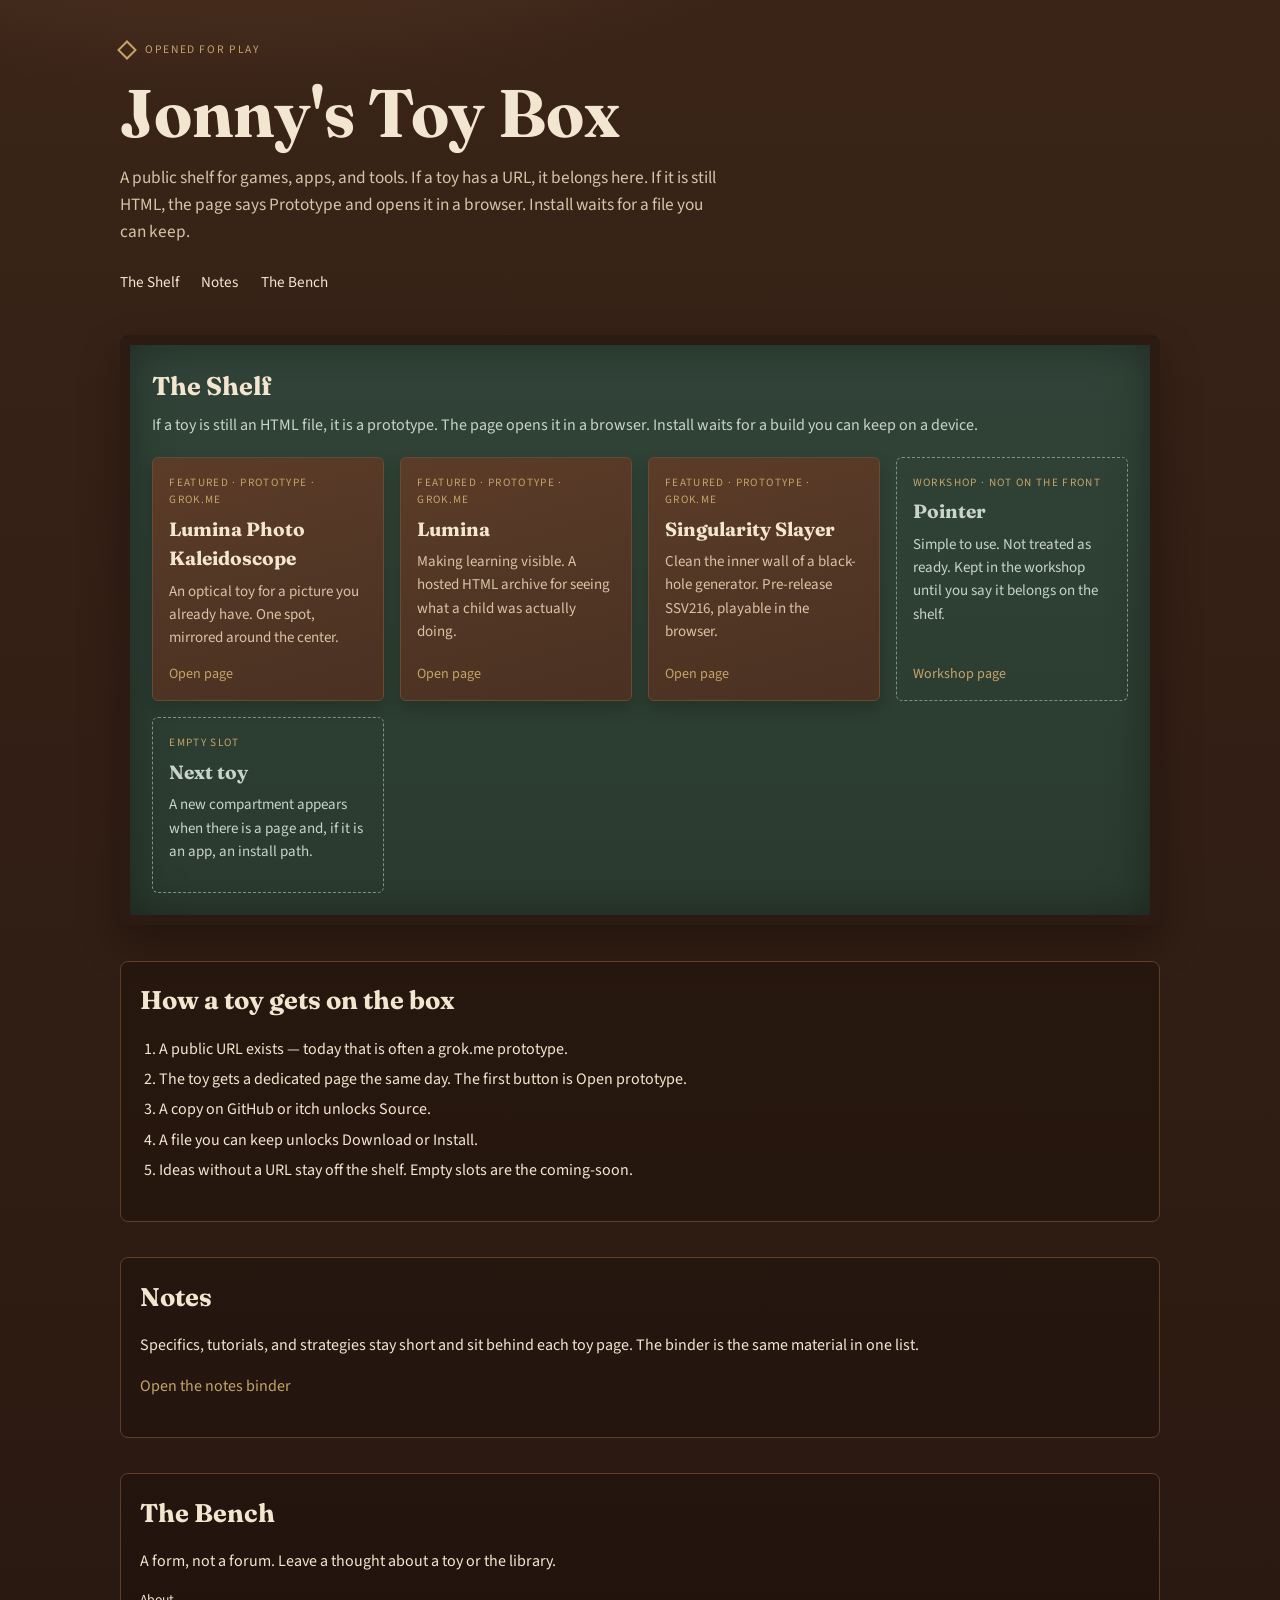
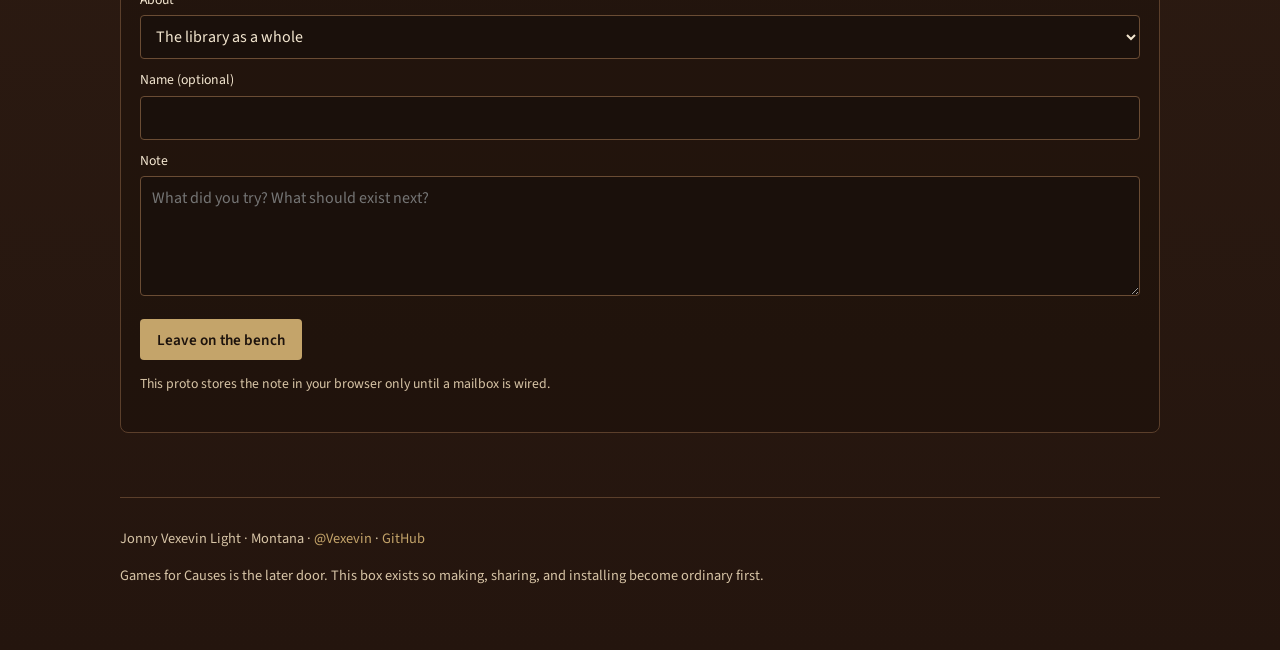
==== index.html @ de07f08b "Add home page" ====
<!DOCTYPE html>
<html lang="en">
<head>
  <meta charset="UTF-8" />
  <meta name="viewport" content="width=device-width, initial-scale=1" />
  <title>Jonny's Toy Box</title>
  <meta name="description" content="A shelf of games, tools, and experiments by Jonny Vexevin Light. Play first." />
  <link rel="preconnect" href="https://fonts.googleapis.com" />
  <link rel="preconnect" href="https://fonts.gstatic.com" crossorigin />
  <link href="https://fonts.googleapis.com/css2?family=Fraunces:opsz,wght@9..144,500;9..144,700&family=Source+Sans+3:wght@400;600&display=swap" rel="stylesheet" />
  <link rel="stylesheet" href="styles.css" />
</head>
<body>
  <header class="lid">
    <div class="mark"><span class="hinge" aria-hidden="true"></span> Opened for play</div>
    <h1>Jonny's Toy Box</h1>
    <p class="lede">A public shelf for games, apps, and tools. If a toy has a URL, it belongs here. If it is still HTML, the page says Prototype and opens it in a browser. Install waits for a file you can keep.</p>
    <nav>
      <a href="#shelf">The Shelf</a>
      <a href="notes.html">Notes</a>
      <a href="#bench">The Bench</a>
    </nav>
  </header>

  <main class="tray">
    <section class="felt" id="shelf">
      <h2 class="section-title">The Shelf</h2>
      <p class="section-note">If a toy is still an HTML file, it is a prototype. The page opens it in a browser. Install waits for a build you can keep on a device.</p>
      <div class="grid">
        <article class="toy">
          <div class="status">Featured · Prototype · grok.me</div>
          <h3>Lumina Photo Kaleidoscope</h3>
          <p>An optical toy for a picture you already have. One spot, mirrored around the center.</p>
          <div class="actions">
            <a href="toys/lumina-photo-kaleidoscope.html">Open page</a>
          </div>
        </article>
        <article class="toy">
          <div class="status">Featured · Prototype · grok.me</div>
          <h3>Lumina</h3>
          <p>Making learning visible. A hosted HTML archive for seeing what a child was actually doing.</p>
          <div class="actions">
            <a href="toys/lumina.html">Open page</a>
          </div>
        </article>
        <article class="toy">
          <div class="status">Featured · Prototype · grok.me</div>
          <h3>Singularity Slayer</h3>
          <p>Clean the inner wall of a black-hole generator. Pre-release SSV216, playable in the browser.</p>
          <div class="actions">
            <a href="toys/singularity-slayer.html">Open page</a>
          </div>
        </article>
        <article class="toy empty">
          <div class="status">Workshop · Not on the front</div>
          <h3>Pointer</h3>
          <p>Simple to use. Not treated as ready. Kept in the workshop until you say it belongs on the shelf.</p>
          <div class="actions">
            <a href="toys/pointer.html">Workshop page</a>
          </div>
        </article>
        <article class="toy empty">
          <div class="status">Empty slot</div>
          <h3>Next toy</h3>
          <p>A new compartment appears when there is a page and, if it is an app, an install path.</p>
        </article>
      </div>
    </section>

    <section class="panel" id="rules">
      <h2 class="section-title">How a toy gets on the box</h2>
      <ol class="steps">
        <li>A public URL exists — today that is often a grok.me prototype.</li>
        <li>The toy gets a dedicated page the same day. The first button is Open prototype.</li>
        <li>A copy on GitHub or itch unlocks Source.</li>
        <li>A file you can keep unlocks Download or Install.</li>
        <li>Ideas without a URL stay off the shelf. Empty slots are the coming-soon.</li>
      </ol>
    </section>

    <section class="panel" id="notes">
      <h2 class="section-title">Notes</h2>
      <p>Specifics, tutorials, and strategies stay short and sit behind each toy page. The binder is the same material in one list.</p>
      <p><a href="notes.html">Open the notes binder</a></p>
    </section>

    <section class="panel" id="bench">
      <h2 class="section-title">The Bench</h2>
      <p>A form, not a forum. Leave a thought about a toy or the library.</p>
      <form id="bench-form">
        <label for="about">About</label>
        <select id="about" name="about">
          <option>The library as a whole</option>
          <option>Lumina</option>
          <option>Lumina Photo Kaleidoscope</option>
          <option>Singularity Slayer</option>
          <option>A new toy idea</option>
        </select>
        <label for="name">Name (optional)</label>
        <input id="name" name="name" autocomplete="name" />
        <label for="note">Note</label>
        <textarea id="note" name="note" required placeholder="What did you try? What should exist next?"></textarea>
        <button type="submit">Leave on the bench</button>
        <p class="hint" id="bench-status">This proto stores the note in your browser only until a mailbox is wired.</p>
      </form>
    </section>
  </main>

  <footer>
    <div class="quiet">
      <p>Jonny Vexevin Light · Montana · <a href="https://x.com/Vexevin">@Vexevin</a> · <a href="https://github.com/Vexevin/jonnys-toy-box">GitHub</a></p>
      <p>Games for Causes is the later door. This box exists so making, sharing, and installing become ordinary first.</p>
    </div>
  </footer>

  <script>
    const form = document.getElementById("bench-form");
    const status = document.getElementById("bench-status");
    form.addEventListener("submit", (event) => {
      event.preventDefault();
      const entry = {
        about: form.about.value,
        name: form.name.value.trim() || "anonymous",
        note: form.note.value.trim(),
        at: new Date().toISOString()
      };
      const key = "toybox-bench";
      const prior = JSON.parse(localStorage.getItem(key) || "[]");
      prior.unshift(entry);
      localStorage.setItem(key, JSON.stringify(prior.slice(0, 50)));
      form.reset();
      status.textContent = "Set on the bench. On this proto it stays in this browser until a mailbox is wired.";
    });
  </script>
</body>
</html>
---- styles.css ----
:root {
  --wood: #3a2418;
  --wood-deep: #24150e;
  --brass: #c4a46a;
  --paper: #f3e6d0;
  --ink: #1c120c;
  --felt: #2a3a2e;
  --card: #4a3122;
  --muted: #d7c4a6;
}

* { box-sizing: border-box; }
html { scroll-behavior: smooth; }
body {
  margin: 0;
  color: var(--paper);
  background:
    radial-gradient(1200px 600px at 20% -10%, #5a3a24 0%, transparent 55%),
    linear-gradient(180deg, var(--wood) 0%, var(--wood-deep) 100%);
  font-family: "Source Sans 3", sans-serif;
  line-height: 1.55;
}

a { color: var(--brass); text-decoration: none; }
a:hover { text-decoration: underline; }

.lid, .tray, footer {
  max-width: 1080px;
  margin-left: auto;
  margin-right: auto;
}
.lid { padding: 2.5rem 1.25rem 1rem; }
.tray { padding: 1.5rem 1.25rem 4rem; }
footer {
  padding: 0 1.25rem 3rem;
  color: var(--muted);
  font-size: 0.9rem;
}

.mark {
  display: inline-flex;
  align-items: center;
  gap: 0.7rem;
  letter-spacing: 0.14em;
  text-transform: uppercase;
  font-size: 0.72rem;
  color: var(--brass);
}
.hinge {
  width: 14px;
  height: 14px;
  border: 2px solid var(--brass);
  transform: rotate(45deg);
}

h1 {
  font-family: Fraunces, Georgia, serif;
  font-weight: 700;
  font-size: clamp(2.2rem, 6vw, 4.2rem);
  line-height: 1.05;
  margin: 0.8rem 0 0.6rem;
}
h2, h3 { font-family: Fraunces, Georgia, serif; }
.lede { max-width: 38rem; color: var(--muted); font-size: 1.08rem; }

nav {
  display: flex;
  flex-wrap: wrap;
  gap: 1rem 1.4rem;
  margin: 1.6rem 0 0;
  font-size: 0.95rem;
}
nav a { color: var(--paper); }

.felt {
  background: linear-gradient(180deg, #314338, var(--felt));
  border: 10px solid #2b1b12;
  box-shadow: inset 0 0 40px rgba(0,0,0,0.35), 0 18px 40px rgba(0,0,0,0.28);
  border-radius: 8px;
  padding: 1.4rem;
}

.section-title { margin: 0 0 0.35rem; font-size: 1.6rem; }
.section-note { color: #c9d4c8; margin: 0 0 1.2rem; }

.grid {
  display: grid;
  grid-template-columns: repeat(auto-fill, minmax(230px, 1fr));
  gap: 1rem;
}

.toy {
  background: linear-gradient(165deg, #5b3c28, var(--card));
  color: var(--paper);
  border: 1px solid #6b4a32;
  border-radius: 6px;
  padding: 1rem 1rem 0.9rem;
  min-height: 168px;
  display: flex;
  flex-direction: column;
  box-shadow: 0 8px 16px rgba(0,0,0,0.18);
}
.toy.empty {
  background: transparent;
  border: 1px dashed #7f917f;
  color: #c9d4c8;
  box-shadow: none;
}
.status {
  font-size: 0.7rem;
  letter-spacing: 0.12em;
  text-transform: uppercase;
  color: var(--brass);
  margin-bottom: 0.4rem;
}
.toy h3 { margin: 0 0 0.35rem; font-size: 1.2rem; }
.toy p { margin: 0 0 0.9rem; font-size: 0.94rem; flex: 1; color: var(--muted); }
.toy.empty p { color: #c9d4c8; }
.actions { display: flex; gap: 0.7rem; flex-wrap: wrap; font-size: 0.88rem; }

.panel {
  margin-top: 2.2rem;
  background: rgba(20, 12, 8, 0.35);
  border: 1px solid #5b3f2b;
  border-radius: 8px;
  padding: 1.2rem 1.2rem 1.4rem;
}

label { display: block; font-size: 0.86rem; margin: 0.7rem 0 0.25rem; }
input, textarea, select {
  width: 100%;
  background: #1a100b;
  color: var(--paper);
  border: 1px solid #6a4c34;
  border-radius: 4px;
  padding: 0.55rem 0.65rem;
  font: inherit;
}
textarea { min-height: 120px; resize: vertical; }

button, .btn {
  display: inline-block;
  margin-top: 0.9rem;
  background: var(--brass);
  color: var(--ink);
  border: 0;
  border-radius: 4px;
  padding: 0.62rem 1.05rem;
  font: 600 0.95rem "Source Sans 3", sans-serif;
  cursor: pointer;
  text-decoration: none;
}
button:hover, .btn:hover { filter: brightness(1.06); text-decoration: none; }
.btn.secondary {
  background: transparent;
  color: var(--paper);
  border: 1px solid #6a4c34;
}
.btn[aria-disabled="true"] {
  opacity: 0.45;
  pointer-events: none;
  cursor: not-allowed;
}

.hint { font-size: 0.86rem; color: var(--muted); }
.quiet { border-top: 1px solid #5b3f2b; padding-top: 1rem; }

.narrow { max-width: 760px; }
.cta-row {
  display: flex;
  flex-wrap: wrap;
  gap: 0.7rem;
  align-items: center;
  margin: 0.4rem 0 1.2rem;
}
.cta-row .btn { margin-top: 0; }
.steps { padding-left: 1.15rem; }
.steps li { margin: 0.35rem 0; }
.meta {
  color: var(--muted);
  font-size: 0.92rem;
}
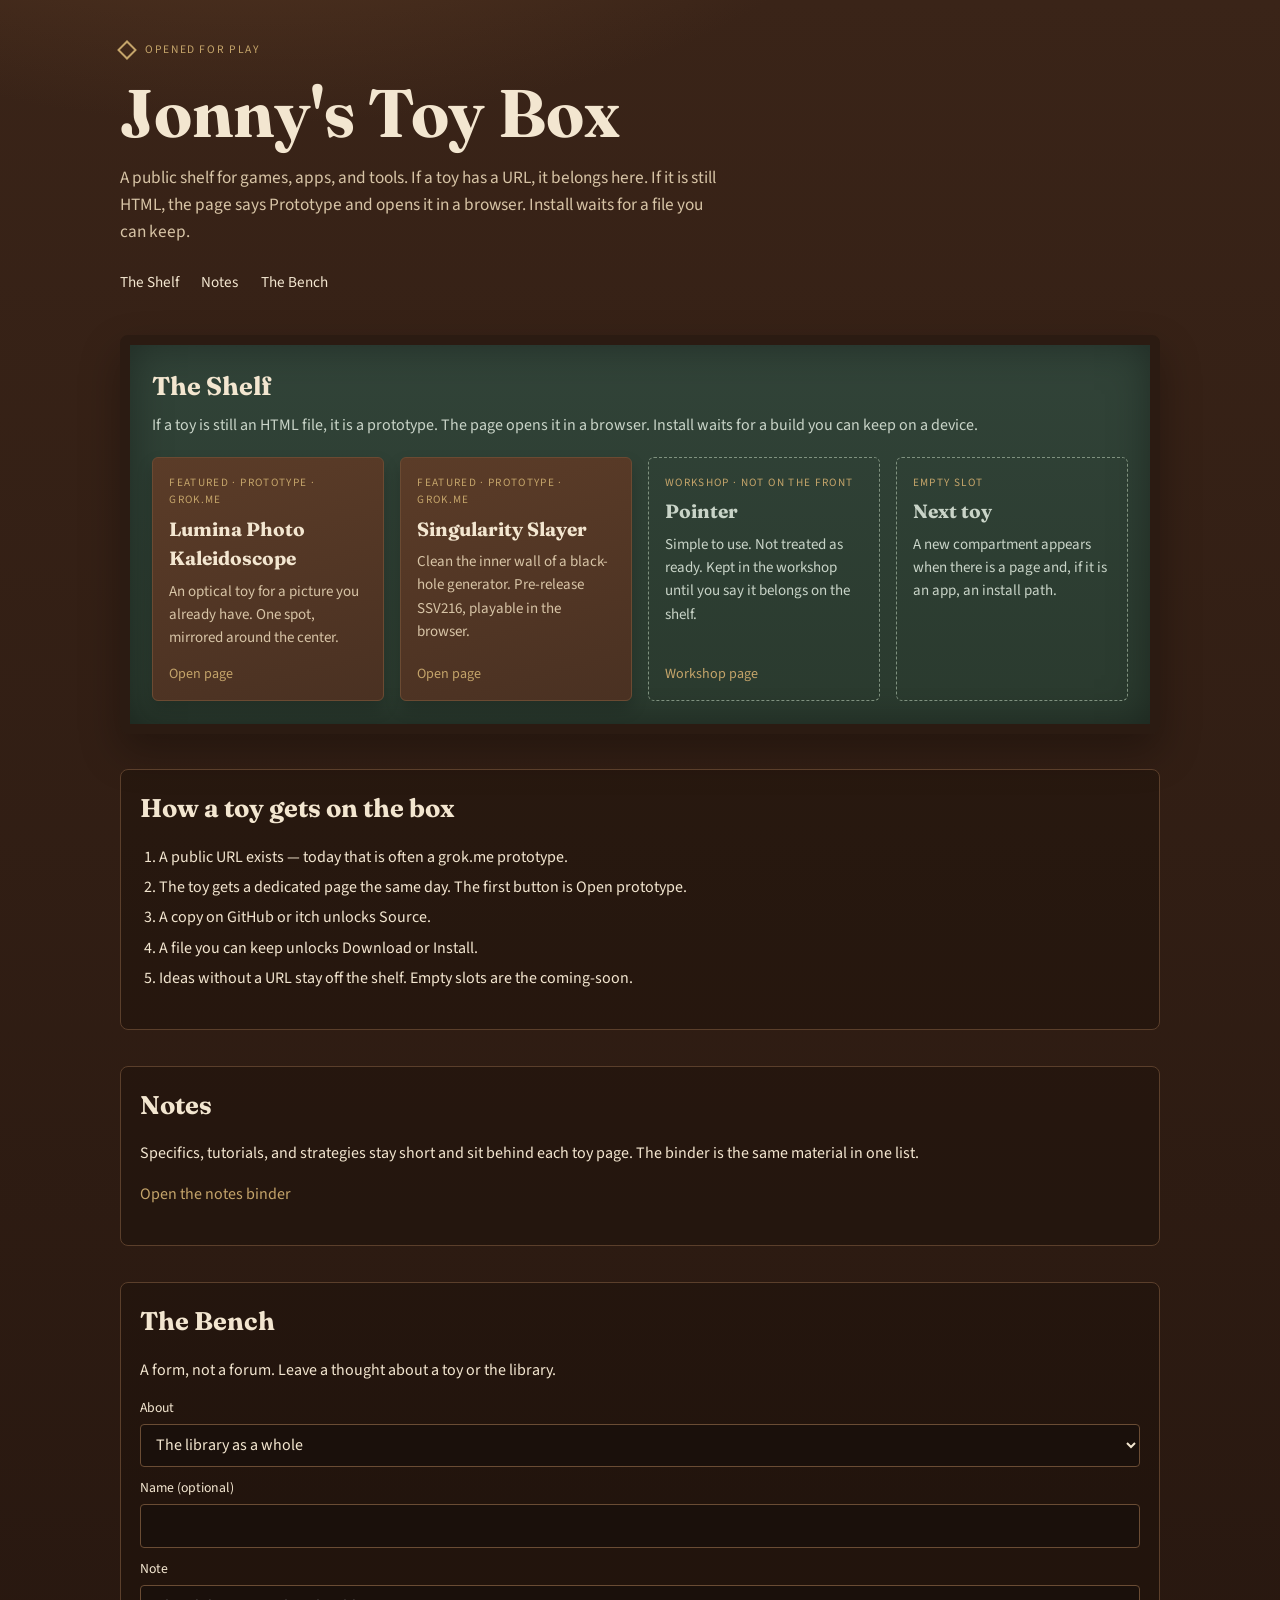
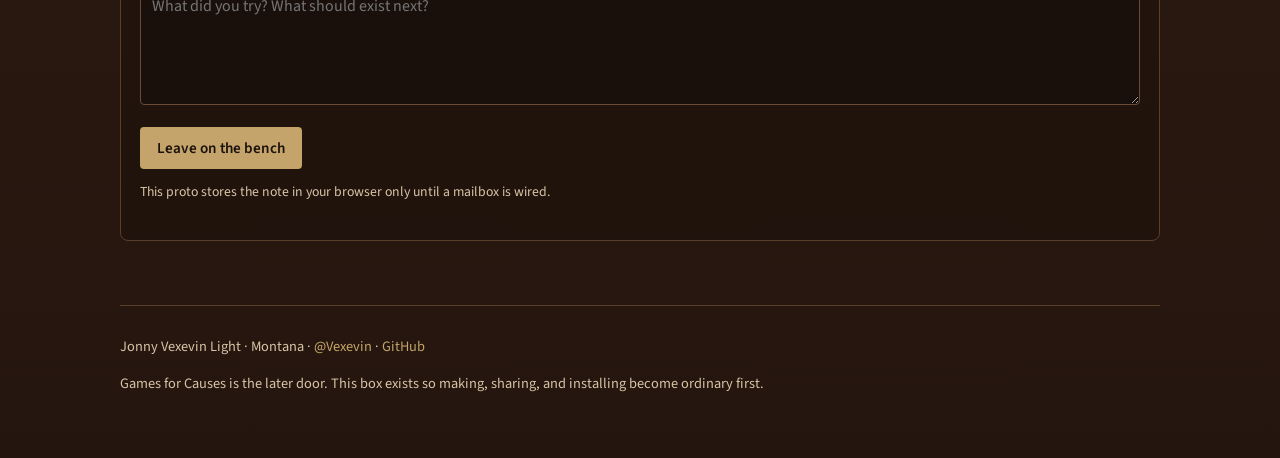
==== commit 51322de3: "Take the Lumina archive off the public shelf" ====
--- a/index.html
+++ b/index.html
@@ -33,14 +33,6 @@
           <p>An optical toy for a picture you already have. One spot, mirrored around the center.</p>
           <div class="actions">
             <a href="toys/lumina-photo-kaleidoscope.html">Open page</a>
-          </div>
-        </article>
-        <article class="toy">
-          <div class="status">Featured · Prototype · grok.me</div>
-          <h3>Lumina</h3>
-          <p>Making learning visible. A hosted HTML archive for seeing what a child was actually doing.</p>
-          <div class="actions">
-            <a href="toys/lumina.html">Open page</a>
           </div>
         </article>
         <article class="toy">
@@ -91,7 +83,6 @@
         <label for="about">About</label>
         <select id="about" name="about">
           <option>The library as a whole</option>
-          <option>Lumina</option>
           <option>Lumina Photo Kaleidoscope</option>
           <option>Singularity Slayer</option>
           <option>A new toy idea</option>
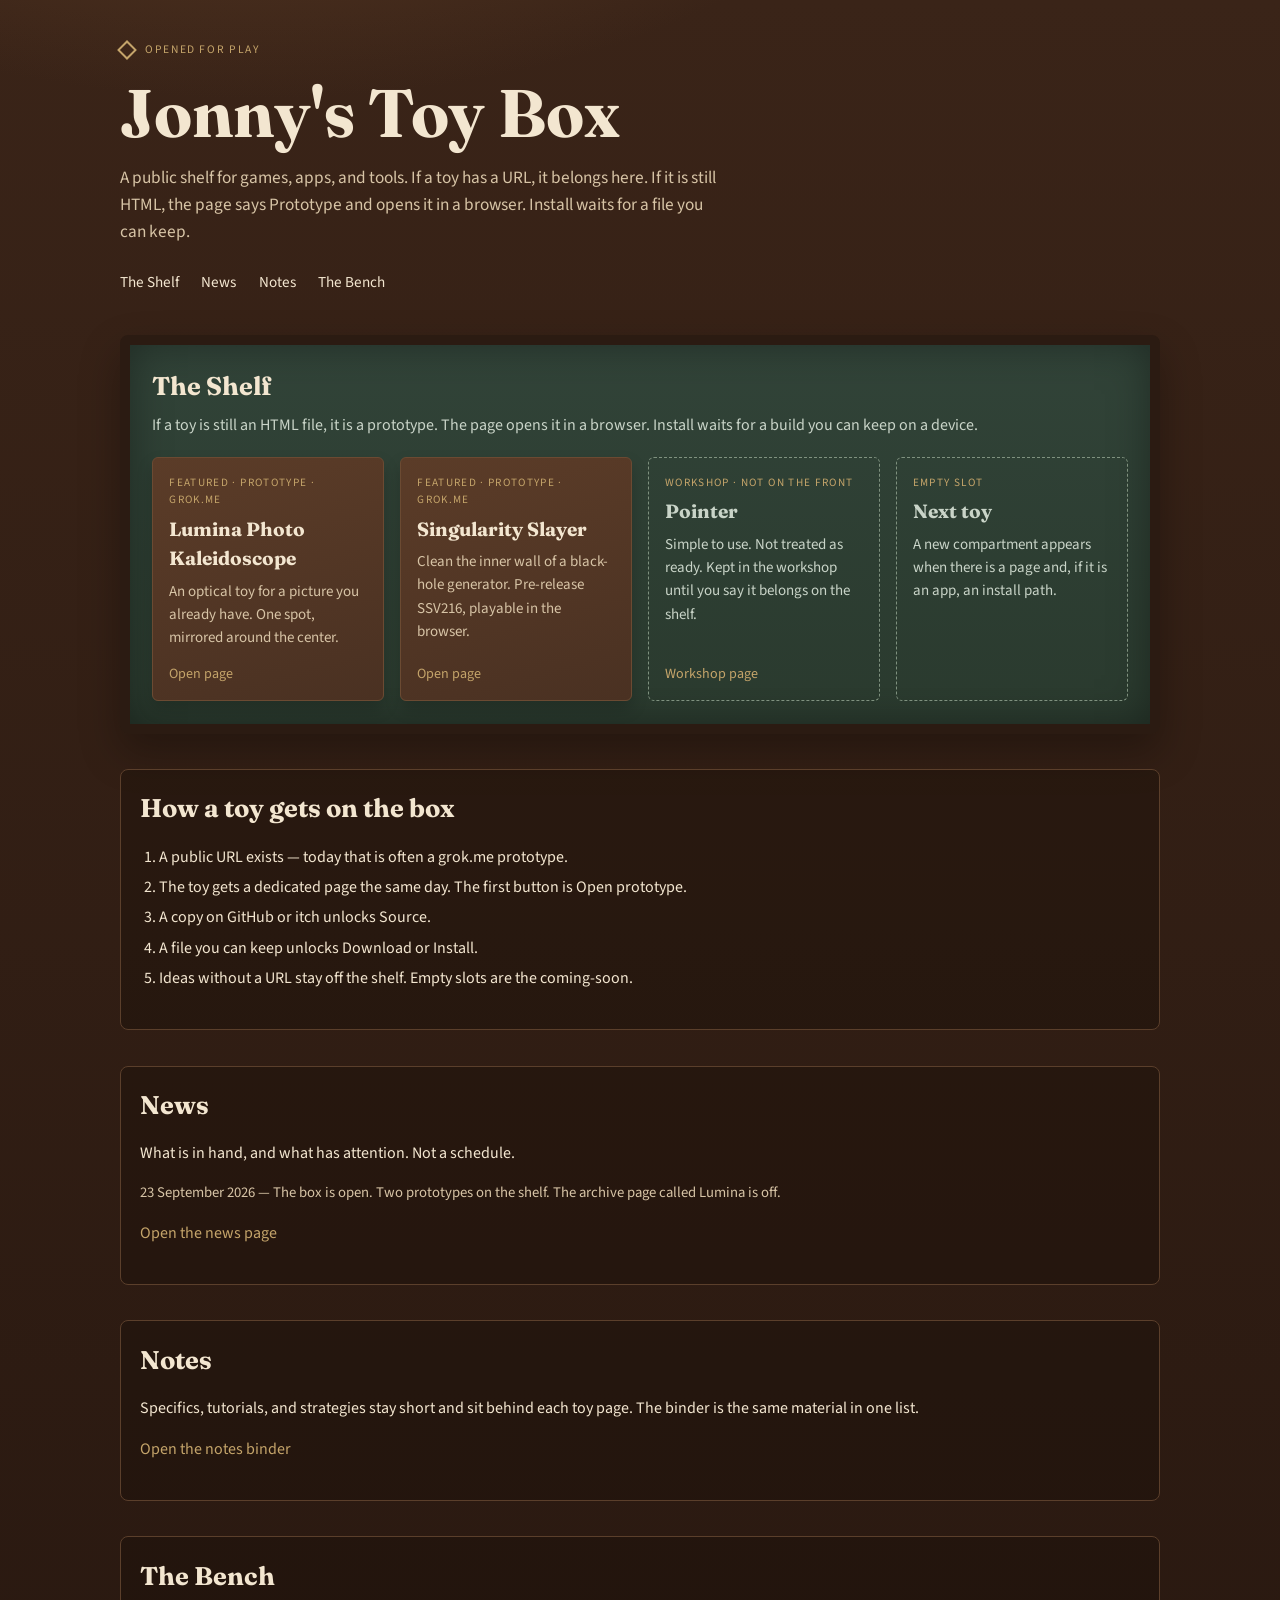
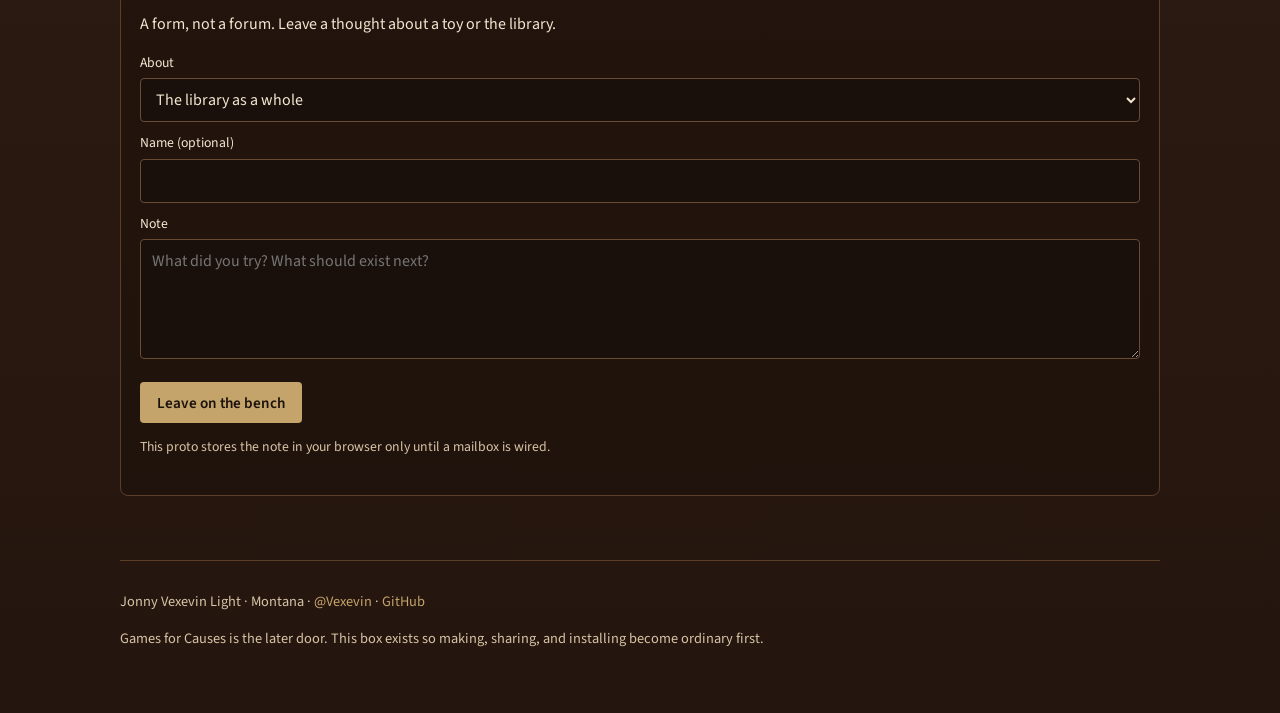
==== commit 686cc407: "Link News from the home page" ====
--- a/index.html
+++ b/index.html
@@ -17,6 +17,7 @@
     <p class="lede">A public shelf for games, apps, and tools. If a toy has a URL, it belongs here. If it is still HTML, the page says Prototype and opens it in a browser. Install waits for a file you can keep.</p>
     <nav>
       <a href="#shelf">The Shelf</a>
+      <a href="news.html">News</a>
       <a href="notes.html">Notes</a>
       <a href="#bench">The Bench</a>
     </nav>
@@ -68,6 +69,13 @@
         <li>A file you can keep unlocks Download or Install.</li>
         <li>Ideas without a URL stay off the shelf. Empty slots are the coming-soon.</li>
       </ol>
+    </section>
+
+    <section class="panel" id="news">
+      <h2 class="section-title">News</h2>
+      <p>What is in hand, and what has attention. Not a schedule.</p>
+      <p class="meta">23 September 2026 — The box is open. Two prototypes on the shelf. The archive page called Lumina is off.</p>
+      <p><a href="news.html">Open the news page</a></p>
     </section>
 
     <section class="panel" id="notes">
--- a/styles.css
+++ b/styles.css
@@ -180,3 +180,19 @@
   color: var(--muted);
   font-size: 0.92rem;
 }
+
+.news-item {
+  border-top: 1px solid #5b3f2b;
+  padding: 1.15rem 0 0.2rem;
+}
+.news-item .when {
+  color: var(--brass);
+  font-size: 0.72rem;
+  letter-spacing: 0.12em;
+  text-transform: uppercase;
+  margin: 0 0 0.35rem;
+}
+.news-item h2 {
+  margin: 0 0 0.4rem;
+  font-size: 1.35rem;
+}
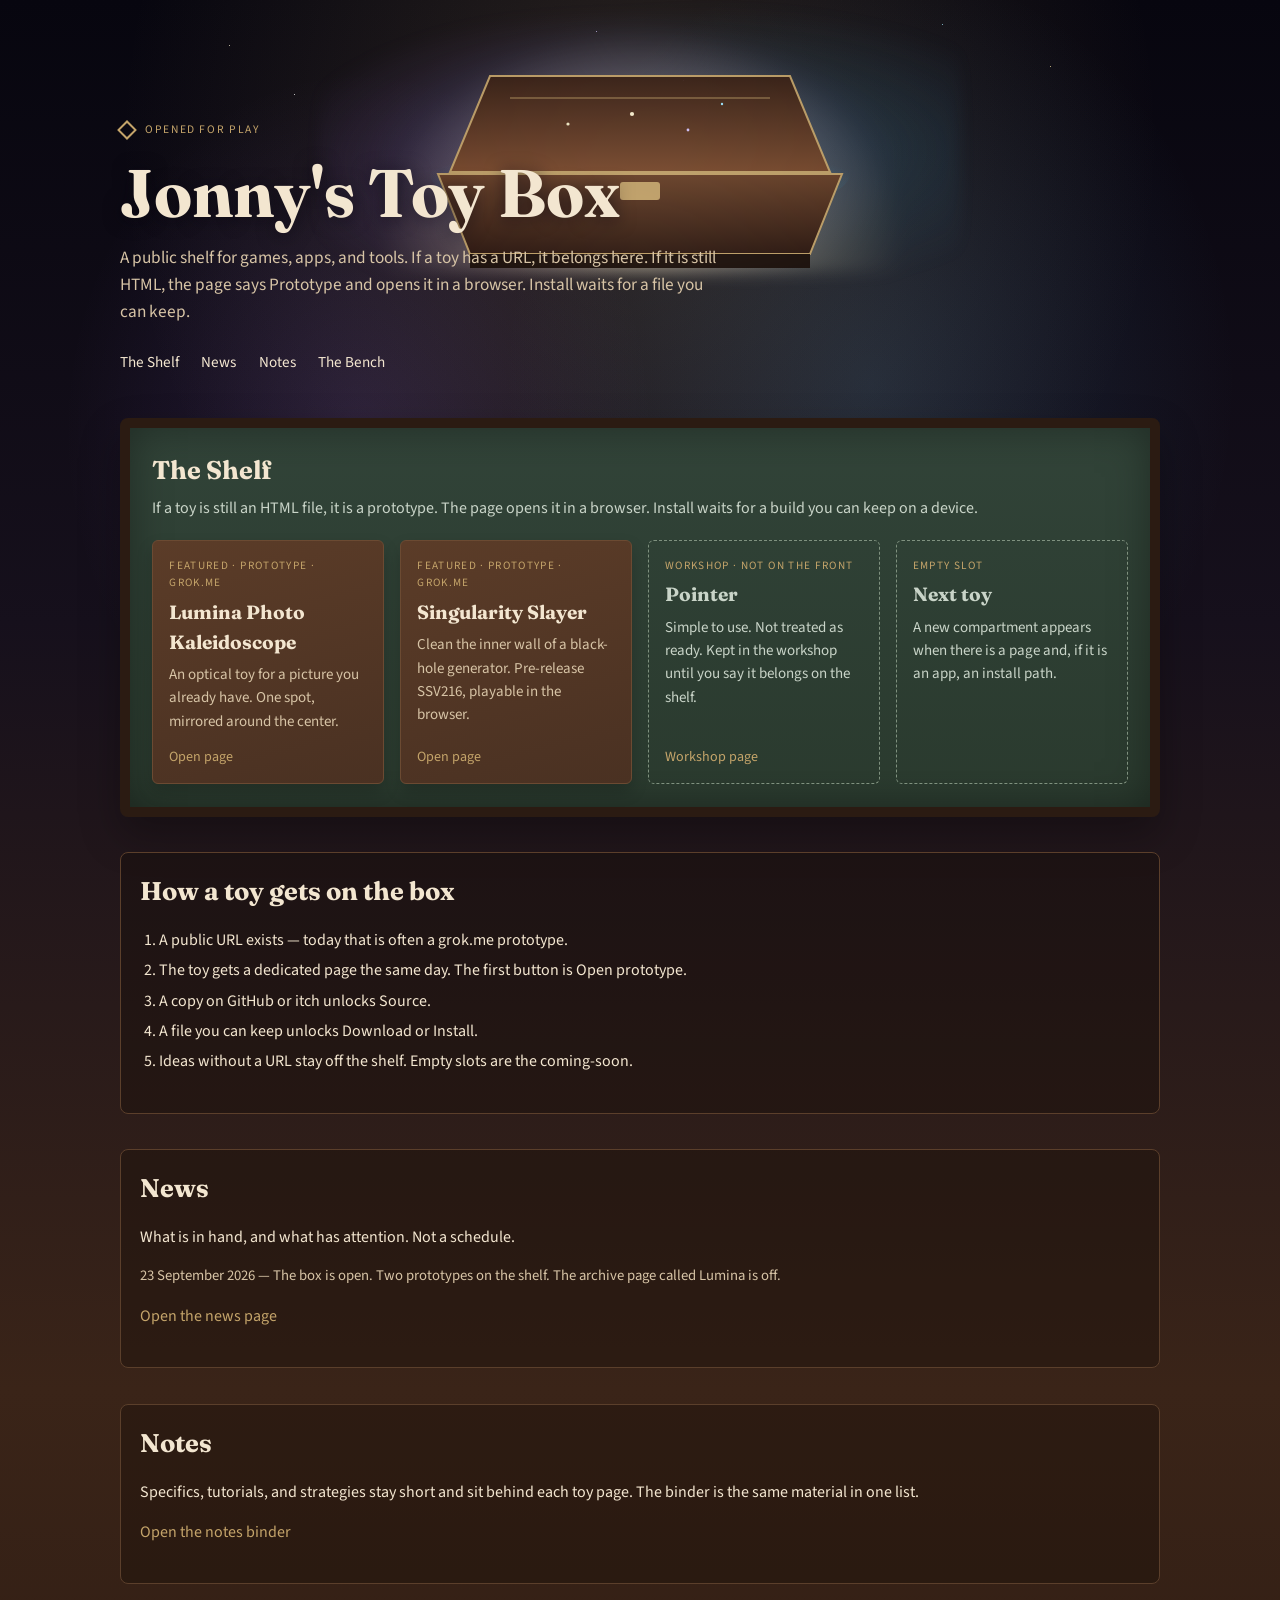
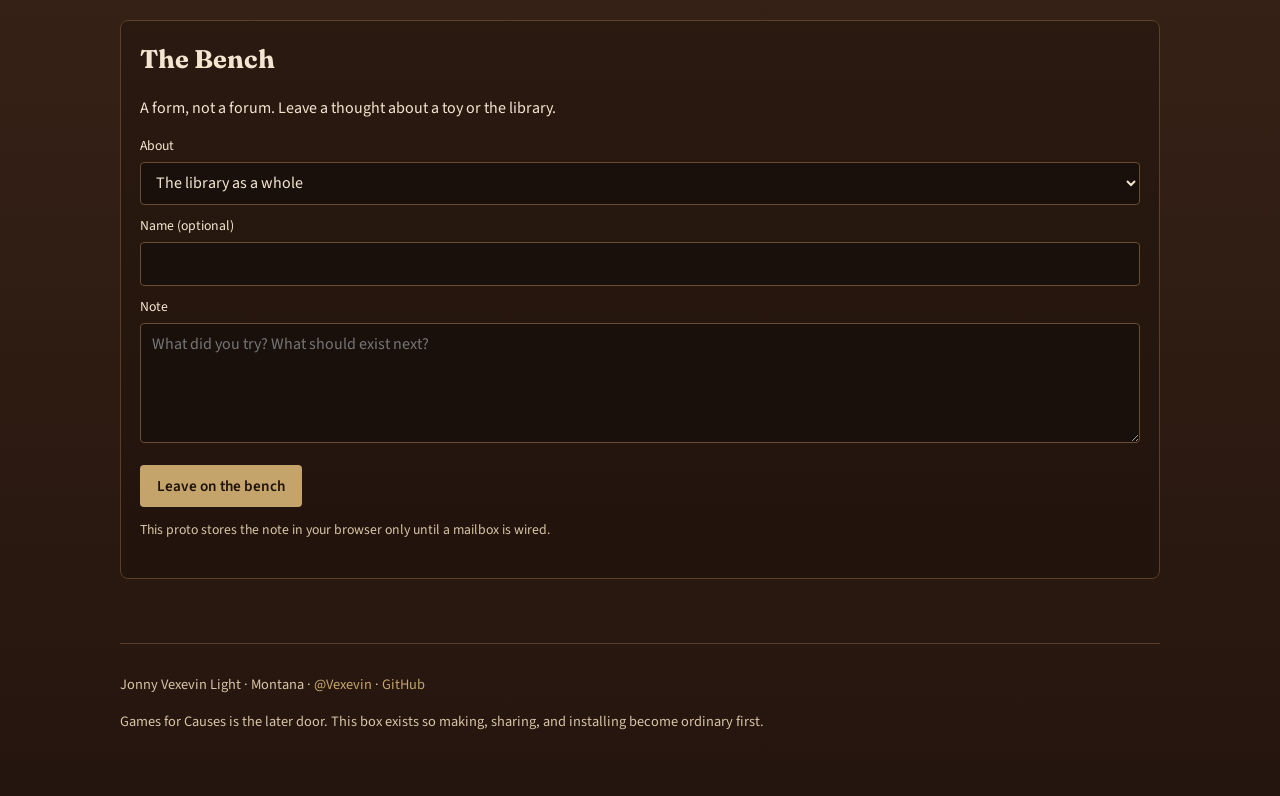
==== commit f462c1d2: "Place an open chest under the galaxy on the home page" ====
--- a/index.html
+++ b/index.html
@@ -11,6 +11,40 @@
   <link rel="stylesheet" href="styles.css" />
 </head>
 <body>
+  <div class="cosmos" aria-hidden="true">
+    <div class="stars"></div>
+    <div class="spill"></div>
+    <svg class="chest" viewBox="0 0 640 280" role="img">
+      <title>An open chest with a galaxy spilling out</title>
+      <defs>
+        <linearGradient id="woodFace" x1="0" y1="0" x2="0" y2="1">
+          <stop offset="0" stop-color="#6b4228"/>
+          <stop offset="1" stop-color="#2d1810"/>
+        </linearGradient>
+        <linearGradient id="lidFace" x1="0" y1="1" x2="0" y2="0">
+          <stop offset="0" stop-color="#7a4a2c"/>
+          <stop offset="1" stop-color="#3a2216"/>
+        </linearGradient>
+        <radialGradient id="glow" cx="50%" cy="70%" r="55%">
+          <stop offset="0" stop-color="#f4e4b8" stop-opacity=".95"/>
+          <stop offset=".35" stop-color="#c9a0ff" stop-opacity=".55"/>
+          <stop offset=".7" stop-color="#3aa7d4" stop-opacity=".2"/>
+          <stop offset="1" stop-color="#3aa7d4" stop-opacity="0"/>
+        </radialGradient>
+      </defs>
+      <ellipse cx="320" cy="168" rx="210" ry="48" fill="url(#glow)"/>
+      <path d="M118 168 L522 168 L490 248 L150 248 Z" fill="url(#woodFace)" stroke="#c4a46a" stroke-width="2"/>
+      <path d="M150 248 L490 248 L490 262 L150 262 Z" fill="#1c100b"/>
+      <rect x="300" y="176" width="40" height="18" rx="3" fill="#c4a46a"/>
+      <path d="M130 166 L510 166 L470 70 L170 70 Z" fill="url(#lidFace)" stroke="#c4a46a" stroke-width="2"/>
+      <path d="M190 92 L450 92" stroke="#c4a46a" stroke-width="1.4" opacity=".55"/>
+      <circle cx="248" cy="118" r="1.6" fill="#f7f0c8"/>
+      <circle cx="312" cy="108" r="2.1" fill="#fff6d4"/>
+      <circle cx="368" cy="124" r="1.4" fill="#d7c6ff"/>
+      <circle cx="402" cy="98" r="1.2" fill="#9fe7ff"/>
+    </svg>
+  </div>
+
   <header class="lid">
     <div class="mark"><span class="hinge" aria-hidden="true"></span> Opened for play</div>
     <h1>Jonny's Toy Box</h1>
--- a/styles.css
+++ b/styles.css
@@ -15,10 +15,66 @@
   margin: 0;
   color: var(--paper);
   background:
-    radial-gradient(1200px 600px at 20% -10%, #5a3a24 0%, transparent 55%),
-    linear-gradient(180deg, var(--wood) 0%, var(--wood-deep) 100%);
+    radial-gradient(ellipse 70% 42% at 50% 6%, rgba(196,164,106,.18), transparent 58%),
+    radial-gradient(ellipse 55% 34% at 68% 16%, rgba(88,170,220,.16), transparent 52%),
+    radial-gradient(ellipse 46% 30% at 28% 18%, rgba(168,120,255,.14), transparent 50%),
+    linear-gradient(180deg, #07060f 0%, #16101c 26%, var(--wood) 58%, var(--wood-deep) 100%);
   font-family: "Source Sans 3", sans-serif;
   line-height: 1.55;
+}
+
+.cosmos {
+  position: relative;
+  max-width: 1080px;
+  height: 0;
+  margin: 0 auto;
+  pointer-events: none;
+}
+.stars,
+.spill,
+.chest {
+  position: absolute;
+  left: 50%;
+  transform: translateX(-50%);
+}
+.stars {
+  top: -2rem;
+  width: min(100vw, 1080px);
+  height: 22rem;
+  background-image:
+    radial-gradient(1px 1px at 12% 22%, #fff6d4 60%, transparent 61%),
+    radial-gradient(1.4px 1.4px at 28% 8%, #ffffff 55%, transparent 56%),
+    radial-gradient(1px 1px at 46% 18%, #d7c6ff 60%, transparent 61%),
+    radial-gradient(1.6px 1.6px at 63% 6%, #fff 55%, transparent 56%),
+    radial-gradient(1px 1px at 78% 16%, #9fe7ff 60%, transparent 61%),
+    radial-gradient(1.2px 1.2px at 88% 28%, #f7e3a1 55%, transparent 56%),
+    radial-gradient(1px 1px at 18% 36%, #fff 60%, transparent 61%),
+    radial-gradient(1px 1px at 54% 32%, #c9a0ff 60%, transparent 61%);
+  opacity: .7;
+}
+.spill {
+  top: -1rem;
+  width: min(72vw, 640px);
+  height: 18rem;
+  background:
+    radial-gradient(ellipse at 50% 88%, rgba(244,228,184,.55), transparent 58%),
+    radial-gradient(ellipse at 42% 62%, rgba(168,120,255,.28), transparent 60%),
+    radial-gradient(ellipse at 62% 58%, rgba(58,167,212,.22), transparent 62%);
+  filter: blur(8px);
+  animation: drift 16s ease-in-out infinite alternate;
+}
+.chest {
+  top: .4rem;
+  width: min(88vw, 640px);
+  height: auto;
+  opacity: .92;
+}
+@keyframes drift {
+  from { transform: translateX(-50%) translateY(0); opacity: .85; }
+  to { transform: translateX(-50%) translateY(-10px); opacity: 1; }
+}
+@media (prefers-reduced-motion: reduce) {
+  .spill { animation: none; }
 }
 
 a { color: var(--brass); text-decoration: none; }
@@ -29,7 +85,14 @@
   margin-left: auto;
   margin-right: auto;
 }
-.lid { padding: 2.5rem 1.25rem 1rem; }
+.lid {
+  position: relative;
+  z-index: 1;
+  padding: 7.5rem 1.25rem 1.2rem;
+}
+.lid h1 {
+  text-shadow: 0 2px 18px rgba(7,6,15,.65);
+}
 .tray { padding: 1.5rem 1.25rem 4rem; }
 footer {
   padding: 0 1.25rem 3rem;
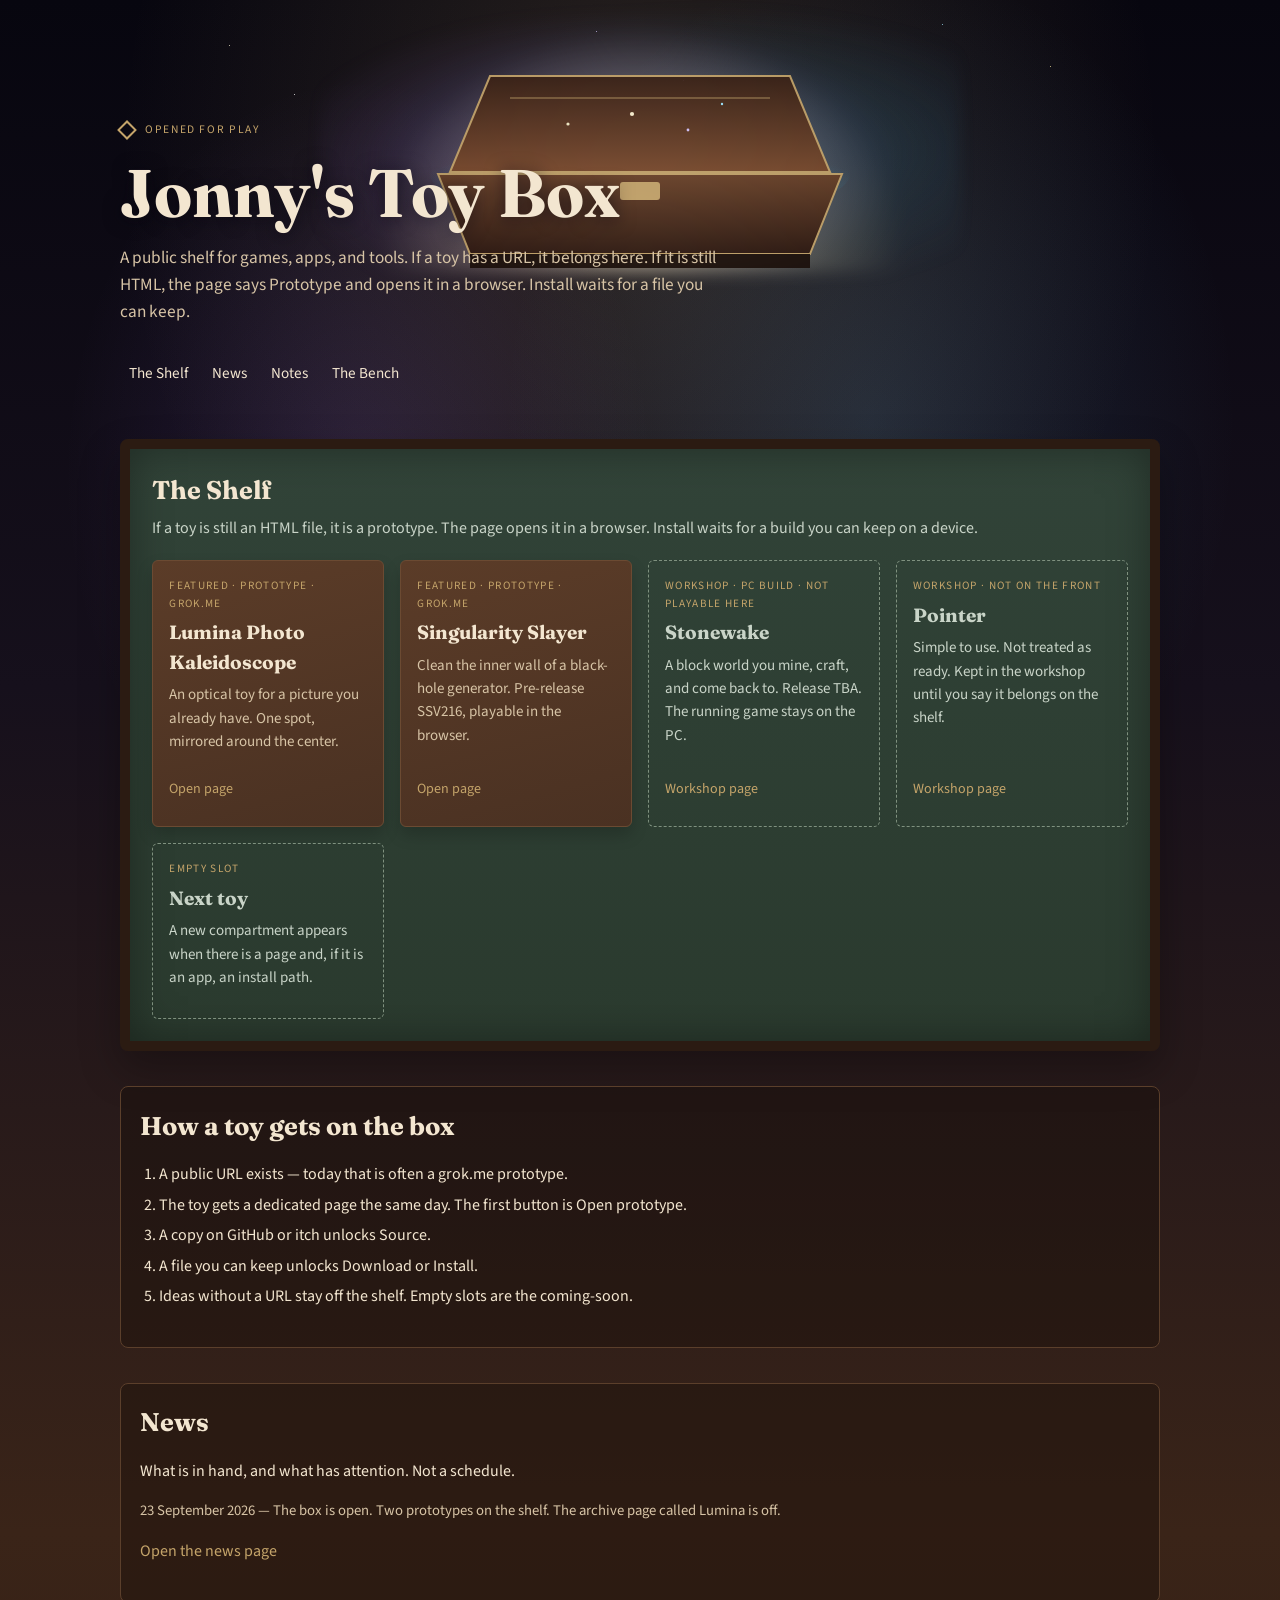
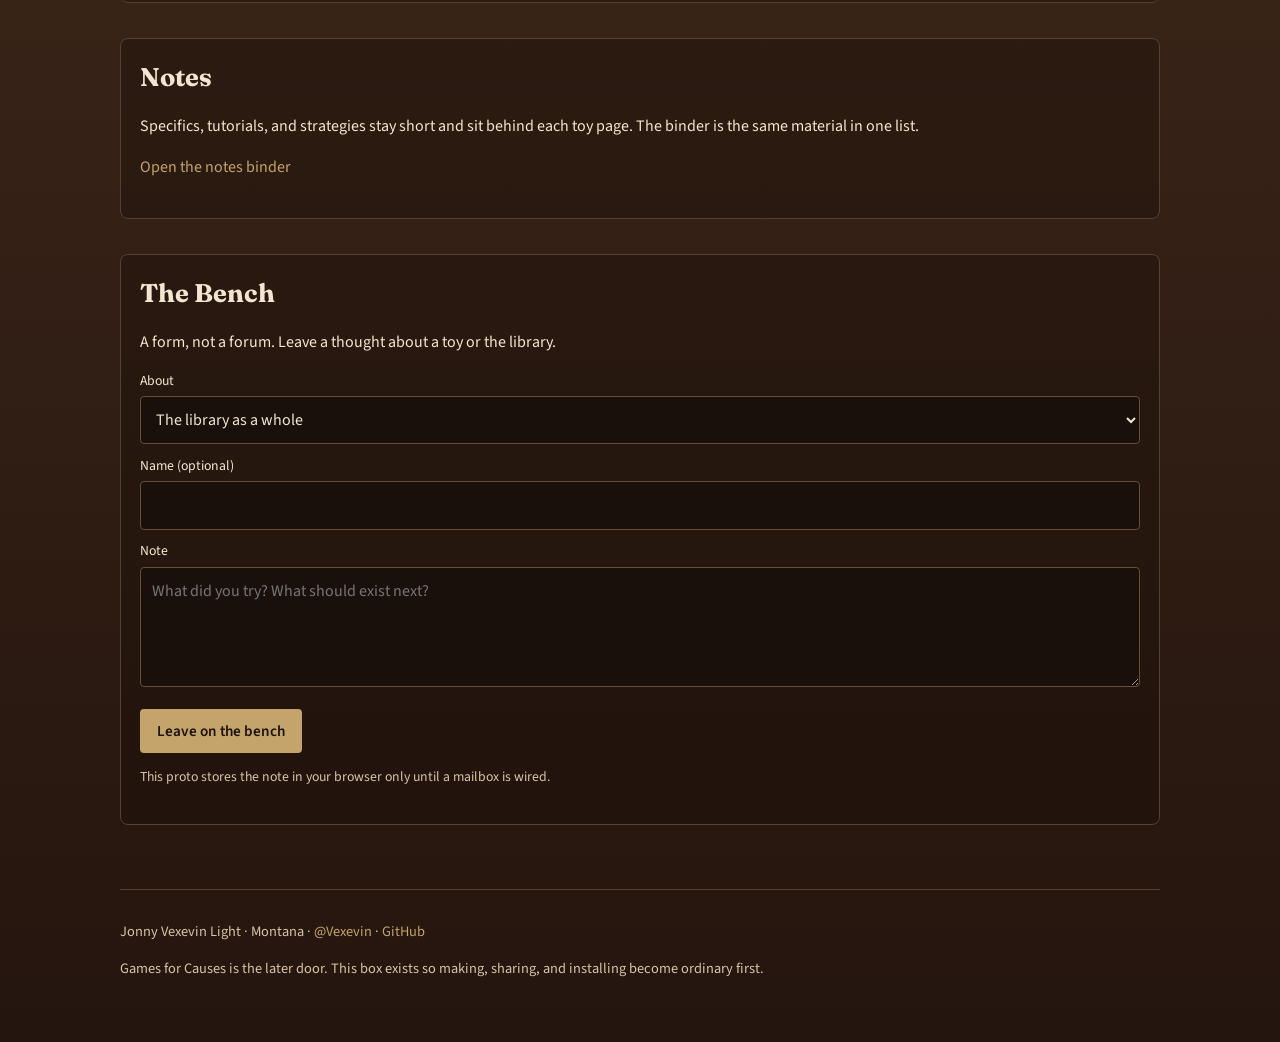
==== commit 9230a940: "Add a Stonewake workshop card. PC build, not playable in the browser." ====
--- a/index.html
+++ b/index.html
@@ -79,6 +79,14 @@
           </div>
         </article>
         <article class="toy empty">
+          <div class="status">Workshop · PC build · Not playable here</div>
+          <h3>Stonewake</h3>
+          <p>A block world you mine, craft, and come back to. Release TBA. The running game stays on the PC.</p>
+          <div class="actions">
+            <a href="toys/stonewake.html">Workshop page</a>
+          </div>
+        </article>
+        <article class="toy empty">
           <div class="status">Workshop · Not on the front</div>
           <h3>Pointer</h3>
           <p>Simple to use. Not treated as ready. Kept in the workshop until you say it belongs on the shelf.</p>
@@ -127,6 +135,7 @@
           <option>The library as a whole</option>
           <option>Lumina Photo Kaleidoscope</option>
           <option>Singularity Slayer</option>
+          <option>Stonewake</option>
           <option>A new toy idea</option>
         </select>
         <label for="name">Name (optional)</label>
--- a/styles.css
+++ b/styles.css
@@ -10,10 +10,15 @@
 }
 
 * { box-sizing: border-box; }
-html { scroll-behavior: smooth; }
+html {
+  scroll-behavior: smooth;
+  -webkit-text-size-adjust: 100%;
+  text-size-adjust: 100%;
+}
 body {
   margin: 0;
   color: var(--paper);
+  overflow-x: hidden;
   background:
     radial-gradient(ellipse 70% 42% at 50% 6%, rgba(196,164,106,.18), transparent 58%),
     radial-gradient(ellipse 55% 34% at 68% 16%, rgba(88,170,220,.16), transparent 52%),
@@ -21,6 +26,8 @@
     linear-gradient(180deg, #07060f 0%, #16101c 26%, var(--wood) 58%, var(--wood-deep) 100%);
   font-family: "Source Sans 3", sans-serif;
   line-height: 1.55;
+  padding-left: env(safe-area-inset-left);
+  padding-right: env(safe-area-inset-right);
 }
 
 .cosmos {
@@ -39,7 +46,7 @@
 }
 .stars {
   top: -2rem;
-  width: min(100vw, 1080px);
+  width: min(100%, 1080px);
   height: 22rem;
   background-image:
     radial-gradient(1px 1px at 12% 22%, #fff6d4 60%, transparent 61%),
@@ -54,7 +61,7 @@
 }
 .spill {
   top: -1rem;
-  width: min(72vw, 640px);
+  width: min(72%, 640px);
   height: 18rem;
   background:
     radial-gradient(ellipse at 50% 88%, rgba(244,228,184,.55), transparent 58%),
@@ -65,7 +72,7 @@
 }
 .chest {
   top: .4rem;
-  width: min(88vw, 640px);
+  width: min(88%, 640px);
   height: auto;
   opacity: .92;
 }
@@ -88,14 +95,17 @@
 .lid {
   position: relative;
   z-index: 1;
-  padding: 7.5rem 1.25rem 1.2rem;
+  padding: calc(7.5rem + env(safe-area-inset-top)) 1.25rem 1.2rem;
+}
+.lid.narrow {
+  padding-top: calc(1.35rem + env(safe-area-inset-top));
 }
 .lid h1 {
   text-shadow: 0 2px 18px rgba(7,6,15,.65);
 }
 .tray { padding: 1.5rem 1.25rem 4rem; }
 footer {
-  padding: 0 1.25rem 3rem;
+  padding: 0 1.25rem calc(3rem + env(safe-area-inset-bottom));
   color: var(--muted);
   font-size: 0.9rem;
 }
@@ -108,6 +118,11 @@
   text-transform: uppercase;
   font-size: 0.72rem;
   color: var(--brass);
+}
+.mark a {
+  display: inline-flex;
+  align-items: center;
+  min-height: 44px;
 }
 .hinge {
   width: 14px;
@@ -129,11 +144,17 @@
 nav {
   display: flex;
   flex-wrap: wrap;
-  gap: 1rem 1.4rem;
+  gap: 0.35rem 0.4rem;
   margin: 1.6rem 0 0;
   font-size: 0.95rem;
 }
-nav a { color: var(--paper); }
+nav a {
+  color: var(--paper);
+  display: inline-flex;
+  align-items: center;
+  min-height: 44px;
+  padding: 0 0.55rem;
+}
 
 .felt {
   background: linear-gradient(180deg, #314338, var(--felt));
@@ -148,7 +169,7 @@
 
 .grid {
   display: grid;
-  grid-template-columns: repeat(auto-fill, minmax(230px, 1fr));
+  grid-template-columns: repeat(auto-fill, minmax(min(100%, 230px), 1fr));
   gap: 1rem;
 }
 
@@ -180,6 +201,11 @@
 .toy p { margin: 0 0 0.9rem; font-size: 0.94rem; flex: 1; color: var(--muted); }
 .toy.empty p { color: #c9d4c8; }
 .actions { display: flex; gap: 0.7rem; flex-wrap: wrap; font-size: 0.88rem; }
+.actions a {
+  display: inline-flex;
+  align-items: center;
+  min-height: 44px;
+}
 
 .panel {
   margin-top: 2.2rem;
@@ -196,22 +222,29 @@
   color: var(--paper);
   border: 1px solid #6a4c34;
   border-radius: 4px;
-  padding: 0.55rem 0.65rem;
+  padding: 0.7rem 0.7rem;
   font: inherit;
+  font-size: 16px;
+  max-width: 100%;
 }
 textarea { min-height: 120px; resize: vertical; }
 
 button, .btn {
-  display: inline-block;
+  display: inline-flex;
+  align-items: center;
+  justify-content: center;
   margin-top: 0.9rem;
   background: var(--brass);
   color: var(--ink);
   border: 0;
   border-radius: 4px;
-  padding: 0.62rem 1.05rem;
+  padding: 0.7rem 1.05rem;
+  min-height: 44px;
   font: 600 0.95rem "Source Sans 3", sans-serif;
   cursor: pointer;
   text-decoration: none;
+  -webkit-tap-highlight-color: rgba(196,164,106,.35);
+  touch-action: manipulation;
 }
 button:hover, .btn:hover { filter: brightness(1.06); text-decoration: none; }
 .btn.secondary {
@@ -259,3 +292,12 @@
   margin: 0 0 0.4rem;
   font-size: 1.35rem;
 }
+
+@media (max-width: 640px) {
+  .lid:not(.narrow) {
+    padding-top: calc(5.4rem + env(safe-area-inset-top));
+  }
+  .chest { width: 94%; }
+  .felt { border-width: 6px; padding: 1rem; }
+  h1 { font-size: clamp(2rem, 11vw, 3rem); }
+}
